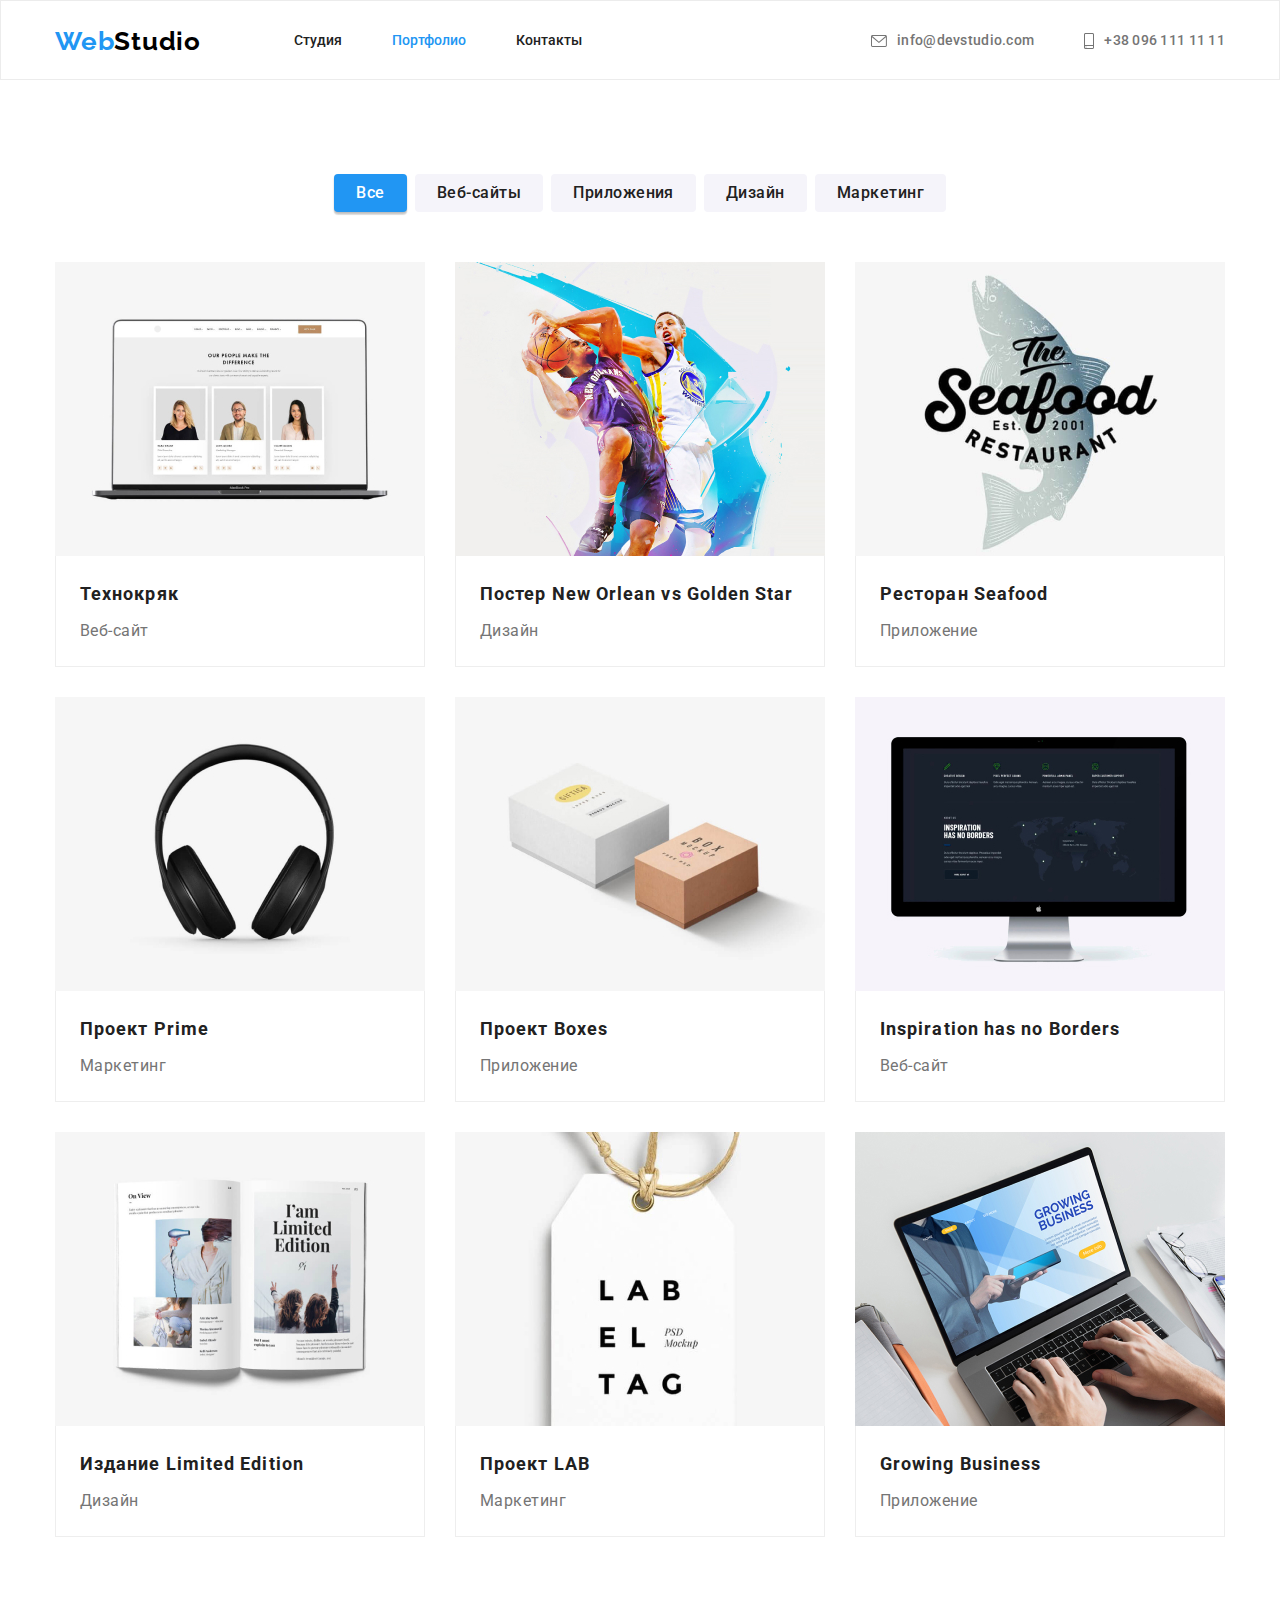
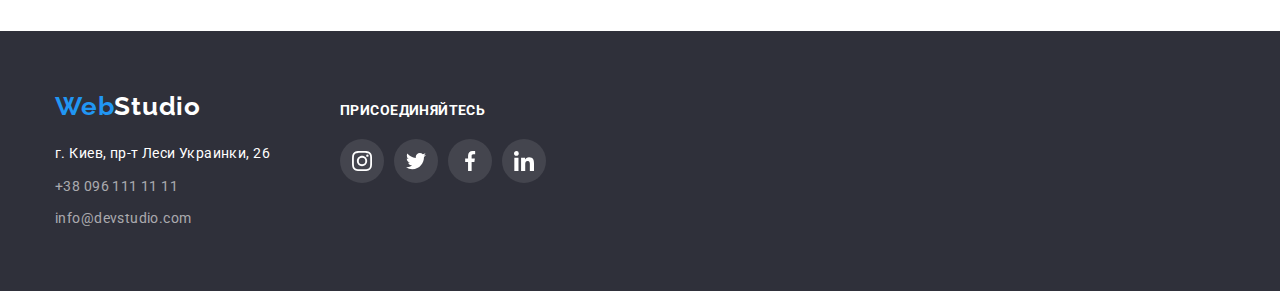
==== portfolio.html @ 4f4b5f9c "Клонирует 4-е ДЗ" ====
<!DOCTYPE html>
<html lang="ru">
<head>
    <meta charset="UTF-8">
    <meta http-equiv="X-UA-Compatible" content="IE=edge">
    <meta name="viewport" content="width=device-width, initial-scale=1.0">
    <link rel="preconnect" href="https://fonts.googleapis.com">
    <link rel="preconnect" href="https://fonts.gstatic.com" crossorigin>
    <link href="https://fonts.googleapis.com/css2?family=Raleway:wght@700&family=Roboto:wght@400;500;700;900&display=swap"
        rel="stylesheet">
    <link rel="stylesheet" href="./css/modern-normalize.css" />
    <link rel="stylesheet" href="./css/styles.css" />
    <title>Портфолио</title>
</head>
<body class="background">
    <header class="header">
        <div class="container header-container">
            <nav class="nav-container">
                <a href="./index.html" class="studio-name">Web<span class="second-logo-color-header">Studio</span></a>
                <ul class="header-links-container">
                    <li class="header-links"><a class="link" href="./index.html">Студия</a></li>
                    <li class="header-links"><a class="link current" href="./portfolio.html">Портфолио</a></li>
                    <li class="header-links"><a class="link" href="">Контакты</a></li>
                </ul>
            </nav>
            <ul class="header-contacts-container">
                <li class="header-contacts-link"><a class="header-contacts" href="mailto:info@devstudio.com">
                        <svg class="header-contacts-icon" width="16" height="12">
                            <use href="./images/icons.svg#icon-mail"></use>
                        </svg>
                        info@devstudio.com</a></li>
                <li class="header-contacts-link"><a class="header-contacts" href="tel:+380961111111">
                        <svg class="header-contacts-icon" width="10" height="16">
                            <use href="./images/icons.svg#icon-smartphone"></use>
                        </svg>
                        +38 096 111 11 11</a></li>
            </ul>
        </div>
    </header>
    <main>
        <section class="section">
            <div class="container">
                <h1 class="hidding-text">Портфолио</h1>
                <ul class="portfolio-button-container">
                    <li class="portfolio-filter"><button class="portfolio-button current" type="button">Все</button></li>
                    <li class="portfolio-filter"><button class="portfolio-button" type="button">Веб-сайты</button></li>
                    <li class="portfolio-filter"><button class="portfolio-button" type="button">Приложения</button></li>
                    <li class="portfolio-filter"><button class="portfolio-button" type="button">Дизайн</button></li>
                    <li class="portfolio-filter"><button class="portfolio-button" type="button">Маркетинг</button></li>
                </ul>
                
                <ul class="project-list">
                    <li class="project">
                        <a href="" class="project-link">
                                <img src="./images/group_1.jpg" alt="" width="370">
                                <div class="project-cart-bottom"> 
                                <h2 class="project-name">Технокряк</h2>
                                <p class="project-text">Веб-сайт</p>
                            </div>
                        </a>
                    </li>
                    <li class="project">
                        <a href="" class="project-link">
                            
                        <img src="./images/group_2.jpg" alt="" width="370">
                        <div class="project-cart-bottom"> 
                            <h2 class="project-name">Постер <span lang="en">New Orlean vs Golden Star</span></h2>
                            <p class="project-text">Дизайн</p>
                        
                        </div>
                        </a>
                    </li>
                    <li class="project">
                        <a href="" class="project-link">
                            
                        <img src="./images/group_3.jpg" alt="" width="370">
                        <div class="project-cart-bottom"> 
                            <h2 class="project-name">Ресторан <span lang="en">Seafood</span></h2>
                            <p class="project-text">Приложение</p>
                        
                        </div>
                        </a>
                    </li>
                    <li class="project">
                        <a href="" class="project-link">
                            
                        <img src="./images/group_4.jpg" alt="" width="370">
                        <div class="project-cart-bottom"> 
                            <h2 class="project-name">Проект <span lang="en">Prime</span></h2>
                            <p class="project-text">Маркетинг</p>
                        
                        </div>
                        </a>
                    </li>
                    <li class="project">
                        <a href="" class="project-link">
                            
                        <img src="./images/group_5.jpg" alt="" width="370">
                        <div class="project-cart-bottom"> 
                            <h2 class="project-name">Проект <span lang="en">Boxes</span></h2>
                            <p class="project-text">Приложение</p>
                        
                        </div>
                        </a>
                    </li>
                    <li class="project">
                        <a href="" class="project-link">
                            
                        <img src="./images/group_6.jpg" alt="" width="370">
                        <div class="project-cart-bottom"> 
                            <h2 class="project-name" lang="en">Inspiration has no Borders</h2>
                            <p class="project-text">Веб-сайт</p>
                        
                        </div>
                        </a>
                    </li>
                    <li class="project">
                        <a href="" class="project-link">
                            
                        <img src="./images/group_7.jpg" alt="" width="370">
                        <div class="project-cart-bottom"> 
                            <h2 class="project-name">Издание <span lang="en">Limited Edition</span></h2>
                            <p class="project-text">Дизайн</p>
                        
                        </div>
                        </a>
                    </li>
                    <li class="project">
                        <a href="" class="project-link">
                            
                        <img src="./images/group_8.jpg" alt="" width="370">
                        <div class="project-cart-bottom"> 
                            <h2 class="project-name">Проект <span lang="en">LAB</span></h2>
                            <p class="project-text">Маркетинг</p>
                        
                        </div>
                        </a>
                    </li>
                    <li class="project">
                        <a href="" class="project-link">
                            
                        <img src="./images/group_9.jpg" alt="" width="370">
                        <div class="project-cart-bottom"> 
                            <h2 class="project-name" lang="en">Growing Business</h2>
                            <p class="project-text">Приложение</p>
                        
                        </div>
                        </a>
                    </li>
                </ul>
            </div>
        </section>

    </main>
    <footer class="footer-section">
        <div class="container footer-container">
            <div class="adress-container">
                <a href="./index.html" class="footer-studio-name">Web<span
                        class="second-logo-color-footer">Studio</span></a>
                <address>
                    <ul class="footer-list">
                        <li class="studio-adress">г. Киев, пр-т Леси Украинки, 26</li>
                        <li class="footer-contacts"><a class="footer-contacts-link" href="tel:+380961111111">+38 096 111 11
                                11</a></li>
                        <li class="footer-contacts"><a class="footer-contacts-link"
                                href="mailto:info@devstudio.com">info@devstudio.com</a></li>
                    </ul>
                </address>
            </div>
            <div class="footer-social-container">
                <p class="footer-social-heading">Присоединяйтесь</p>
                <ul class="footer-social-list">
                    <li class="footer-social-item">
                        <a href="" class="footer-social-link">
                            <svg class="footer-social-icon" width="20" height="20">
                                <use href="./images/icons.svg#icon-instagram"></use>
                            </svg>
                        </a>
                    </li>
                    <li class="footer-social-item">
                        <a href="" class="footer-social-link">
                            <svg class="footer-social-icon" width="20" height="20">
                                <use href="./images/icons.svg#icon-twitter"></use>
                            </svg>
                        </a>
                    </li>
                    <li class="footer-social-item">
                        <a href="" class="footer-social-link">
                            <svg class="footer-social-icon" width="20" height="20">
                                <use href="./images/icons.svg#icon-facebook"></use>
                            </svg>
                        </a>
                    </li>
                    <li class="footer-social-item">
                        <a href="" class="footer-social-link">
                            <svg class="footer-social-icon" width="20" height="20">
                                <use href="./images/icons.svg#icon-linkedin"></use>
                            </svg>
                        </a>
                    </li>
                </ul>
            </div>
        </div>
    </footer>
</body>
</html>
---- css/styles.css ----
:root {
  --studio-color: #2196f3;
  --second-studio-color: #212121;
  --third-studio-color: #757575;
  --main-background-color: #ffffff;
  --first-logo-color: #ffffff;
  --second-logo-color: #000000;
  --main-heading-color: #ffffff;
  --active-text-color: #ffffff;
  --second-background-color: #f5f4fa;
  --third-background-color: #2f303a;
  --footer-contacts-color: rgba(255, 255, 255, 0.6);
  --border-color: #ececec;
  --portfolio-border-color: #eeeeee;
}

h1,
h2,
h3,
h4,
h5,
h6,
p {
  margin: 0;
}

ul {
  margin: 0;
  padding: 0;
}

body {
  font-family: 'Roboto', sans-serif;
  background-color: var(--main-background-color);
  color: var(--third-studio-color);
}
/* HEADER */

.container {
  width: 1200px;
  padding: 0 15px;
  margin: 0 auto;
}

.header {
  border: 1px solid var(--border-color);
  height: 80px;
}

.second-logo-color-header {
  color: var(--second-logo-color);
}

.header-contacts {
  font-weight: 500;
  font-size: 14px;
  line-height: 1.14;
  letter-spacing: 0.02em;
  color: var(--third-studio-color);
  text-decoration: none;
  padding-bottom: 32px;
  padding-top: 32px;
  display: flex;
  justify-content: center;
  align-items: center;
}

.header-contacts-icon {
  fill: currentColor;
  margin-right: 10px;
}

.header-contacts:hover,
.header-contacts:focus {
  color: var(--studio-color);
}

.header-container {
  display: flex;
  align-items: center;
  justify-content: space-between;
}

.nav-container {
  display: flex;
  align-items: center;
}

.header-links-container {
  list-style-type: none;
  display: flex;
  justify-content: center;
}

.header-contacts-container {
  list-style-type: none;
  display: flex;
  justify-content: center;
}

.link.current {
  color: var(--studio-color);
}

.header-links {
  margin-right: 50px;
}

.header-links:last-child {
  margin-right: 0px;
}

.header-contacts-link {
  margin-left: 50px;
}

.header-contacts-link:first-child {
  margin-left: 0px;
}

.studio-name {
  font-family: Raleway, sans-serif;
  font-weight: bold;
  font-size: 26px;
  line-height: 1.19;
  text-decoration: none;
  letter-spacing: 0.03em;
  color: var(--studio-color);
  margin-right: 93px;
  padding-bottom: 24px;
  padding-top: 24px;
}

.second-logo-color-footer {
  color: var(--first-logo-color);
}

.link {
  font-weight: 500;
  font-size: 14px;
  line-height: 1.14;
  list-style-type: none;
  text-decoration: none;
  color: var(--second-studio-color);
  padding-bottom: 32px;
  padding-top: 32px;
  display: flex;
}

.link:hover,
.link:focus {
  color: var(--studio-color);
}

/* HERO */

.first-heading {
  font-style: normal;
  font-weight: 900;
  font-size: 44px;
  line-height: 1.36;
  text-align: center;
  letter-spacing: 0.06em;
  text-transform: uppercase;
  color: var(--main-heading-color);
  width: 696px;
  min-height: 120px;
  margin: 0px auto 30px auto;
}

.hero-section-button {
  background: var(--studio-color);
  font-family: Roboto;
  box-shadow: 0px 4px 4px rgba(0, 0, 0, 0.15);
  font-style: normal;
  font-weight: bold;
  font-size: 16px;
  line-height: 1.87;
  display: flex;
  align-items: center;
  text-align: center;
  letter-spacing: 0.06em;
  color: var(--active-text-color);
  cursor: pointer;
  border: 0;
  border-radius: 4px;
  margin: 0 auto;
  padding: 10px 32px;
  min-height: 200;
  height: 50;
}

.hero-section-button:hover,
.hero-section-button:focus {
  background: #188ce8;
}

.hero-section {
  display: flex;
  max-width: 1600px;
  margin: 0 auto;
  background-color: var(--third-background-color);
  padding-bottom: 200px;
  padding-top: 200px;
  background-image: linear-gradient(to right, #2f303a66, #2f303a66), url(../images/hero-img.jpg);
  background-repeat: no-repeat;
  background-position: center;
  background-size: cover;
}

/* PRECULIARITIES */

.hidding-text {
  display: none;
}

.peculiarities-heading {
  font-style: normal;
  font-weight: bold;
  font-size: 14px;
  line-height: 1.14;
  letter-spacing: 0.03em;
  text-transform: uppercase;
  color: var(--second-studio-color);
  margin-bottom: 10px;
  height: 16px;
}

.peculiarities-text {
  font-size: 14px;
  line-height: 1.71;
  letter-spacing: 0.03em;
  height: 75px;
}

.peculiarities-container {
  margin-right: 30px;
  width: 270px;
}

.peculiarities-icon-container {
  display: flex;
  width: 270px;
  height: 120px;
  background-color: var(--second-background-color);
  margin-bottom: 30px;
  align-items: center;
  justify-content: center;
}

.peculiarities-container:last-child {
  margin-right: 0;
}

.peculiarities-list {
  list-style-type: none;
  display: flex;
}

/* OUR WORCKS */

.our-worcks-heading {
  font-style: normal;
  font-weight: bold;
  font-size: 36px;
  line-height: 1.16;
  text-align: center;
  letter-spacing: 0.03em;
  color: var(--second-studio-color);
  margin-bottom: 50px;
}

.our-worcks-list {
  list-style-type: none;
  display: flex;
  justify-content: space-between;
}

.our-worcks-container {
  margin-right: 30px;
}

.our-worcks-container:last-child {
  margin-right: 0px;
}

/* OUR TEAM */
.team-section {
  background-color: var(--second-background-color);
}

.our-team-heading,
.clients-heading {
  font-style: normal;
  font-weight: bold;
  font-size: 36px;
  line-height: 1.16;
  text-align: center;
  letter-spacing: 0.03em;
  color: var(--second-studio-color);
  margin-bottom: 50px;
}

.our-team-list {
  list-style-type: none;
  display: flex;
  text-align: center;
}

.team-member-name {
  font-style: normal;
  font-weight: 500;
  font-size: 16px;
  line-height: 1.18;
  letter-spacing: 0.03em;
  color: var(--second-studio-color);
  margin-bottom: 10px;
}

.team-member-text {
  padding: 30px 32px;
}

.position {
  font-weight: normal;
  font-size: 16px;
  line-height: 1.18;
  letter-spacing: 0.03em;
  margin-bottom: 16px;
}

.team-social-list {
  display: flex;
  justify-content: center;
  list-style-type: none;
}

.team-social-item {
  width: 44px;
  height: 44px;
}

.team-social-link {
  width: 100%;
  height: 100%;
  border-radius: 50%;
  display: flex;
  align-items: center;
  justify-content: center;
  color: #afb1b8;
}

.team-social-item:nth-child(-n + 3) {
  margin-right: 10px;
}

.team-social-icon {
  fill: currentColor;
}

.team-social-link:hover,
.team-social-link:focus {
  background-color: var(--studio-color);
  color: var(--main-background-color);
}

.team-member-cart {
  background-color: var(--main-background-color);
  margin-right: 30px;
  box-shadow: 0px 1px 3px rgba(0, 0, 0, 0.12), 0px 1px 1px rgba(0, 0, 0, 0.14),
    0px 2px 1px rgba(0, 0, 0, 0.2);
  border-radius: 0px 0px 4px 4px;
}

.team-member-cart:last-child {
  margin-right: 0px;
}

.clients-list {
  display: flex;
  list-style-type: none;
  justify-content: center;
}

.clients-item {
  width: 170px;
  height: 92px;
}

.clients-link {
  width: 100%;
  height: 100%;
  display: flex;
  align-items: center;
  justify-content: center;
  border-radius: 4px;
  border: 1px solid #afb1b8;
  color: #afb1b8;
  cursor: pointer;
}

.clients-item:nth-child(-n + 5) {
  margin-right: 30px;
}

.clients-icon {
  fill: currentColor;
}

.clients-link:hover,
.clients-link:focus {
  color: var(--studio-color);
  border: 1px solid var(--studio-color);
}

/* FOOTER */
.footer-studio-name {
  font-family: Raleway, sans-serif;
  font-weight: bold;
  font-size: 26px;
  line-height: 1.19;
  text-decoration: none;
  letter-spacing: 0.03em;
  color: var(--studio-color);
  display: flex;
  margin-bottom: 20px;
}

.studio-adress {
  font-style: normal;
  font-weight: normal;
  font-size: 14px;
  line-height: 1.7;
  letter-spacing: 0.03em;
  color: var(--first-logo-color);
  margin-bottom: 10px;
}

.footer-contacts-link {
  font-style: normal;
  font-weight: normal;
  font-size: 14px;
  line-height: 1.7;
  letter-spacing: 0.03em;
  color: var(--footer-contacts-color);
  text-decoration: none;
}

.footer-contacts {
  margin-bottom: 8px;
}

.footer-contacts:last-child {
  margin-bottom: 0;
}

.footer-contacts-link:hover,
.footer-contacts-link:focus {
  color: var(--studio-color);
}

.footer-section {
  background-color: var(--third-background-color);
  padding: 60px 0 60px 0;
}

.footer-list {
  list-style-type: none;
}

.footer-container {
  display: flex;
  align-items: baseline;
}

.adress-container {
  margin-right: 70px;
}

.footer-social-heading {
  display: flex;
  font-style: normal;
  font-weight: bold;
  font-size: 14px;
  line-height: 1.14;
  letter-spacing: 0.03em;
  text-transform: uppercase;
  color: var(--main-heading-color);
  margin-bottom: 20px;
}

.footer-social-list {
  display: flex;
  justify-content: center;
  list-style-type: none;
}

.footer-social-item {
  width: 44px;
  height: 44px;
}

.footer-social-link {
  width: 100%;
  height: 100%;
  border-radius: 50%;
  display: flex;
  align-items: center;
  justify-content: center;
  background-color: #ffffff1a;
}

.footer-social-item:nth-child(-n + 3) {
  margin-right: 10px;
}

.footer-social-icon {
  fill: var(--main-background-color);
}

.footer-social-link:hover,
.footer-social-link:focus {
  background-color: var(--studio-color);
}

/* PORTFOLIO */

.portfolio-button-container {
  list-style-type: none;
  display: flex;
  justify-content: center;
  margin-bottom: 50px;
}

.portfolio-button {
  background: var(--second-background-color);
  font-family: Roboto;
  font-weight: 500;
  font-size: 16px;
  line-height: 1.62;
  text-align: center;
  letter-spacing: 0.03em;
  color: var(--second-studio-color);
  cursor: pointer;
  border: 0;
  border-radius: 4px;
  padding: 6px 22px;
  height: 38px;
  min-width: 73px;
}

.portfolio-filter {
  margin-right: 8px;
}

.portfolio-filter:last-child {
  margin-right: 0px;
}

.portfolio-button:hover,
.portfolio-button:focus,
.portfolio-button:active {
  color: var(--active-text-color);
  background: var(--studio-color);
  box-shadow: 0px 3px 1px rgba(0, 0, 0, 0.1), 0px 1px 2px rgba(0, 0, 0, 0.08),
    0px 2px 2px rgba(0, 0, 0, 0.12);
}
.portfolio-button.current {
  color: var(--active-text-color);
  background: var(--studio-color);
  box-shadow: 0px 3px 1px rgba(0, 0, 0, 0.1), 0px 1px 2px rgba(0, 0, 0, 0.08),
    0px 2px 2px rgba(0, 0, 0, 0.12);
}

.section {
  padding-bottom: 94px;
  padding-top: 94px;
}

.section:nth-child(0n + 3) {
  padding-top: 0;
}

/* PORTFOLIO-PROJECT */
.project-list {
  list-style-type: none;
  display: flex;
  flex-wrap: wrap;
}

.project {
  margin-right: 30px;
  margin-bottom: 30px;
}

.project:nth-child(3n) {
  margin-right: 0;
}

.project:nth-last-child(-n + 3) {
  margin-bottom: 0;
}

.project-cart-bottom {
  border: 1px solid var(--portfolio-border-color);
  border-top: 0;
  padding: 20px 24px;
}

.project-name {
  font-weight: bold;
  font-size: 18px;
  line-height: 2;
  letter-spacing: 0.06em;
  color: var(--second-studio-color);
  margin-bottom: 4px;
}

.project-text {
  font-weight: normal;
  font-size: 16px;
  line-height: 1.87;
  letter-spacing: 0.03em;
  color: var(--third-studio-color);
}

.project-link {
  text-decoration: none;
  cursor: pointer;
  display: block;
}

.project-link:hover,
.project-link:focus {
  box-shadow: 0px 1px 1px rgba(0, 0, 0, 0.12), 0px 4px 4px rgba(0, 0, 0, 0.06),
    1px 4px 6px rgba(0, 0, 0, 0.16);
}
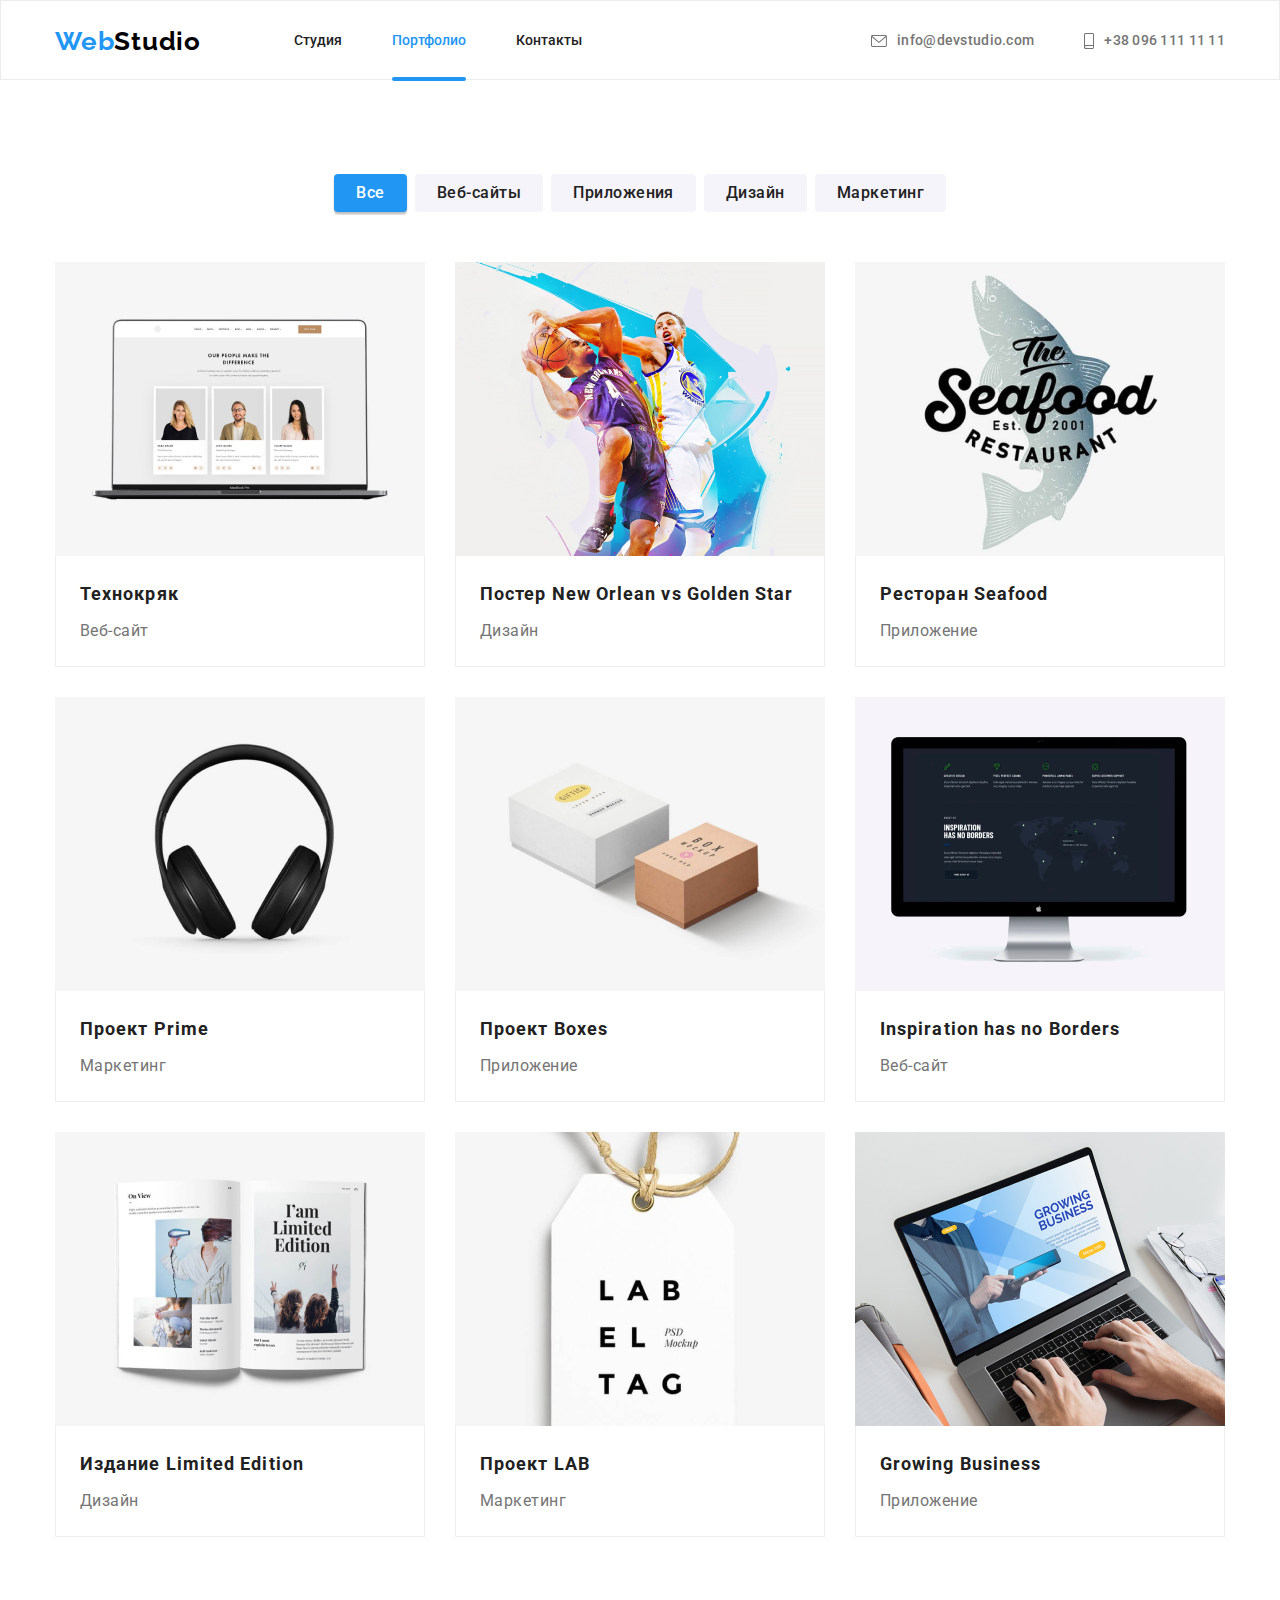
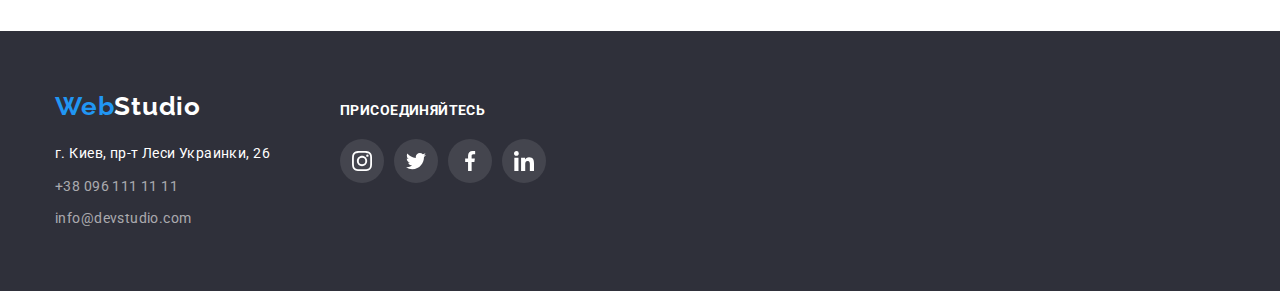
==== commit 8dad00cb: "Добавляет время перехода при ховере и фокусе" ====
--- a/portfolio.html
+++ b/portfolio.html
@@ -52,7 +52,11 @@
                 <ul class="project-list">
                     <li class="project">
                         <a href="" class="project-link">
+                            <div class="project-cart-top">
                                 <img src="./images/group_1.jpg" alt="" width="370">
+                                <p class="project-cart-text">Технокряк это современная площадка распространения коронавируса. Компании используют эту платформу для цифрового
+                                шпионажа и атак на защищённые сервера конкурентов.</p>
+                                </div>
                                 <div class="project-cart-bottom"> 
                                 <h2 class="project-name">Технокряк</h2>
                                 <p class="project-text">Веб-сайт</p>
--- a/css/styles.css
+++ b/css/styles.css
@@ -63,6 +63,7 @@
   display: flex;
   justify-content: center;
   align-items: center;
+  transition: transform 250ms cubic-bezier(0.4, 0, 0.2, 1), color 250ms cubic-bezier(0.4, 0, 0.2, 1);
 }
 
 .header-contacts-icon {
@@ -100,6 +101,18 @@
 
 .link.current {
   color: var(--studio-color);
+  position: relative;
+}
+
+.link.current::after {
+  content: '';
+  width: 100%;
+  height: 4px;
+  border-radius: 2px;
+  background-color: var(--studio-color);
+  position: absolute;
+  left: 0;
+  bottom: 0;
 }
 
 .header-links {
@@ -145,6 +158,7 @@
   padding-bottom: 32px;
   padding-top: 32px;
   display: flex;
+  transition: transform 250ms cubic-bezier(0.4, 0, 0.2, 1), color 250ms cubic-bezier(0.4, 0, 0.2, 1);
 }
 
 .link:hover,
@@ -188,6 +202,8 @@
   padding: 10px 32px;
   min-height: 200;
   height: 50;
+  transition: transform 250ms cubic-bezier(0.4, 0, 0.2, 1),
+    background-color 250ms cubic-bezier(0.4, 0, 0.2, 1);
 }
 
 .hero-section-button:hover,
@@ -259,7 +275,7 @@
 
 /* OUR WORCKS */
 
-.our-worcks-heading {
+.our-worcks-main-heading {
   font-style: normal;
   font-weight: bold;
   font-size: 36px;
@@ -278,10 +294,32 @@
 
 .our-worcks-container {
   margin-right: 30px;
+  position: relative;
 }
 
 .our-worcks-container:last-child {
   margin-right: 0px;
+}
+
+.our-worcks-bg {
+  position: absolute;
+  width: 100%;
+  height: 70px;
+  background-color: rgba(47, 48, 58, 0.8);
+  left: 0;
+  bottom: 0;
+  padding: 27px 0;
+}
+
+.our-worcks-heading {
+  font-style: normal;
+  font-weight: bold;
+  font-size: 14px;
+  line-height: 1.14;
+  letter-spacing: 0.03em;
+  text-transform: uppercase;
+  color: var(--main-heading-color);
+  text-align: center;
 }
 
 /* OUR TEAM */
@@ -348,6 +386,7 @@
   align-items: center;
   justify-content: center;
   color: #afb1b8;
+  transition: transform 250ms cubic-bezier(0.4, 0, 0.2, 1), color 250ms cubic-bezier(0.4, 0, 0.2, 1);
 }
 
 .team-social-item:nth-child(-n + 3) {
@@ -397,6 +436,7 @@
   border: 1px solid #afb1b8;
   color: #afb1b8;
   cursor: pointer;
+  transition: transform 250ms cubic-bezier(0.4, 0, 0.2, 1), color 250ms cubic-bezier(0.4, 0, 0.2, 1);
 }
 
 .clients-item:nth-child(-n + 5) {
@@ -444,6 +484,7 @@
   letter-spacing: 0.03em;
   color: var(--footer-contacts-color);
   text-decoration: none;
+  transition: transform 250ms cubic-bezier(0.4, 0, 0.2, 1), color 250ms cubic-bezier(0.4, 0, 0.2, 1);
 }
 
 .footer-contacts {
@@ -508,6 +549,8 @@
   align-items: center;
   justify-content: center;
   background-color: #ffffff1a;
+  transition: transform 250ms cubic-bezier(0.4, 0, 0.2, 1),
+    background-color 250ms cubic-bezier(0.4, 0, 0.2, 1);
 }
 
 .footer-social-item:nth-child(-n + 3) {
@@ -547,6 +590,8 @@
   padding: 6px 22px;
   height: 38px;
   min-width: 73px;
+  transition: transform 250ms cubic-bezier(0.4, 0, 0.2, 1),
+    background-color 250ms cubic-bezier(0.4, 0, 0.2, 1);
 }
 
 .portfolio-filter {
@@ -628,6 +673,8 @@
   text-decoration: none;
   cursor: pointer;
   display: block;
+  transition: transform 250ms cubic-bezier(0.4, 0, 0.2, 1),
+    box-shadow 250ms cubic-bezier(0.4, 0, 0.2, 1);
 }
 
 .project-link:hover,
@@ -635,3 +682,30 @@
   box-shadow: 0px 1px 1px rgba(0, 0, 0, 0.12), 0px 4px 4px rgba(0, 0, 0, 0.06),
     1px 4px 6px rgba(0, 0, 0, 0.16);
 }
+
+.project-cart-top {
+  position: relative;
+  overflow: hidden;
+}
+
+.project-cart-text {
+  position: absolute;
+  font-family: Roboto;
+  font-size: 18px;
+  line-height: 1.55;
+  letter-spacing: 0.03em;
+  color: var(--main-heading-color);
+  background-color: rgba(33, 150, 243, 0.9);
+  padding: 63px 24px;
+  left: 0;
+  top: 0;
+  width: 100%;
+  height: 100%;
+  transform: translateY(100%);
+  transition: transform 250ms cubic-bezier(0.4, 0, 0.2, 1);
+}
+
+.project-link:hover .project-cart-text,
+.project-link:focus .project-cart-text {
+  transform: translateY(0);
+}
